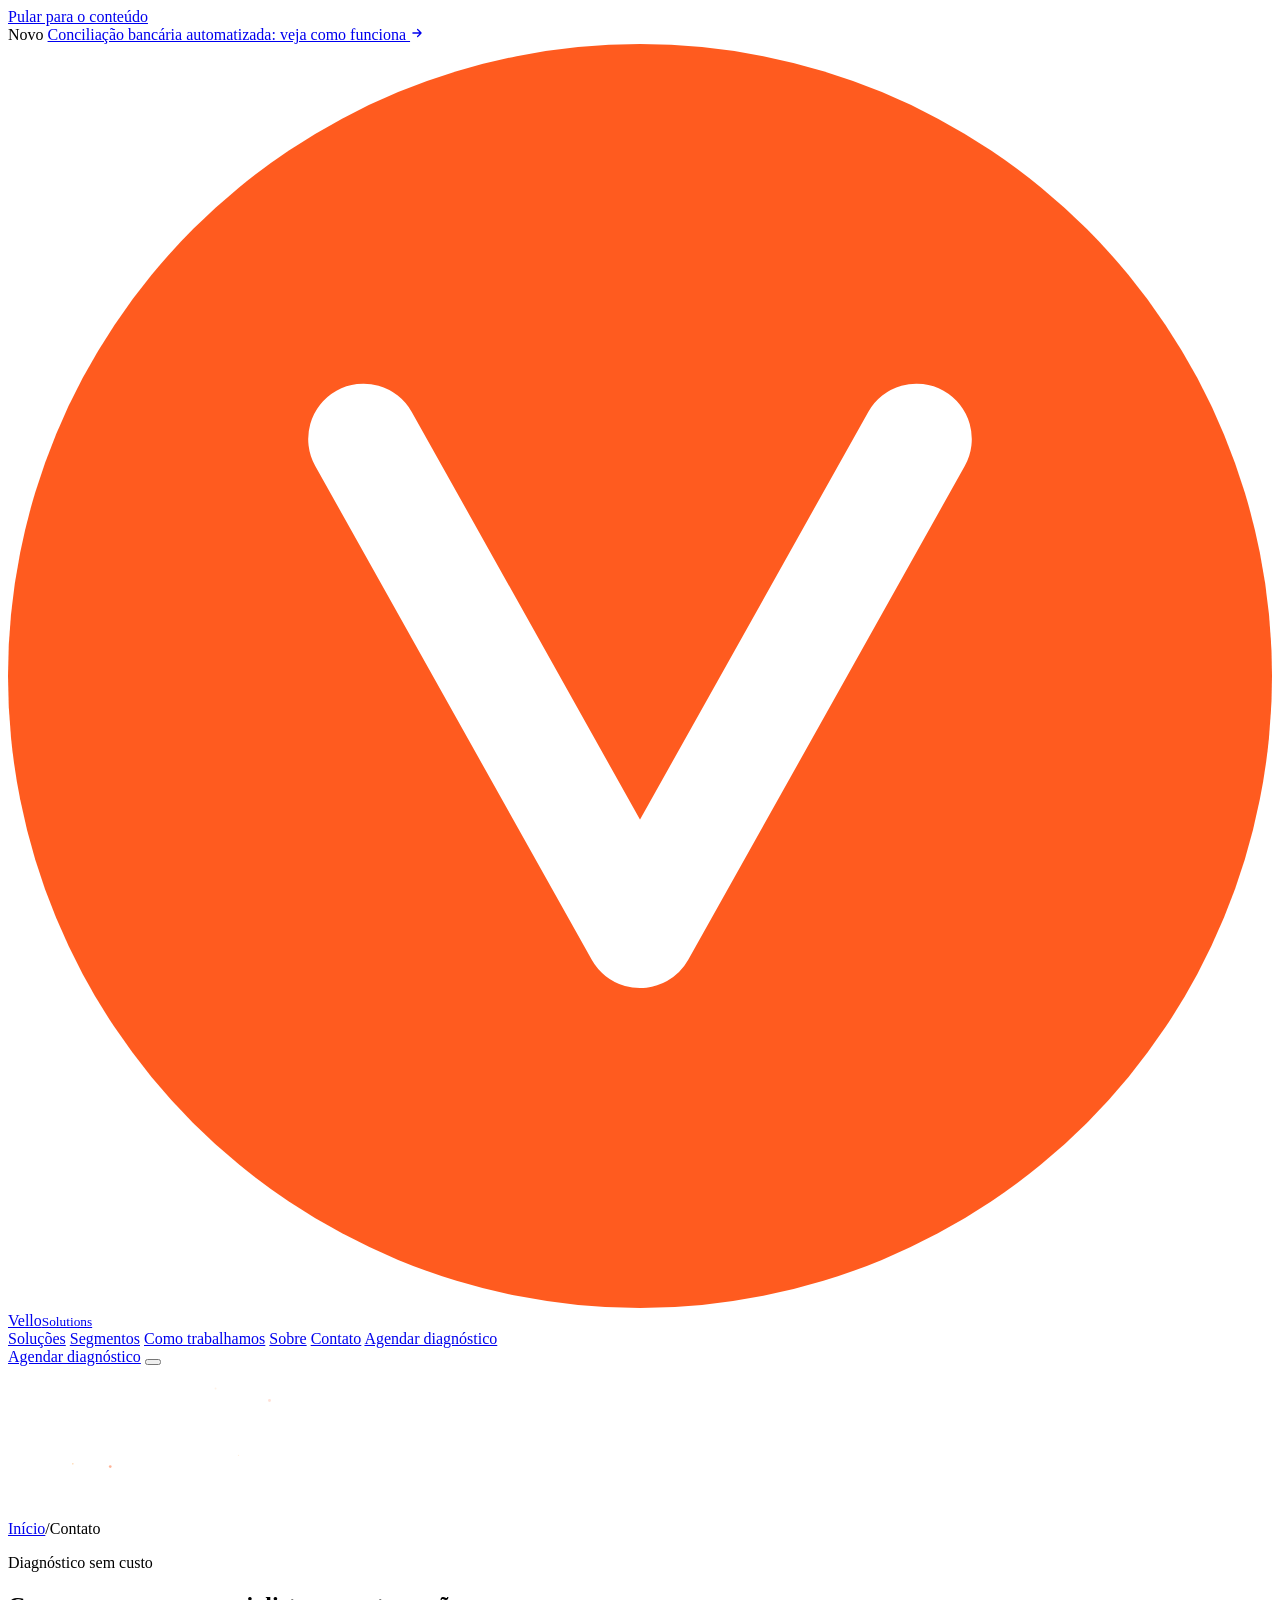
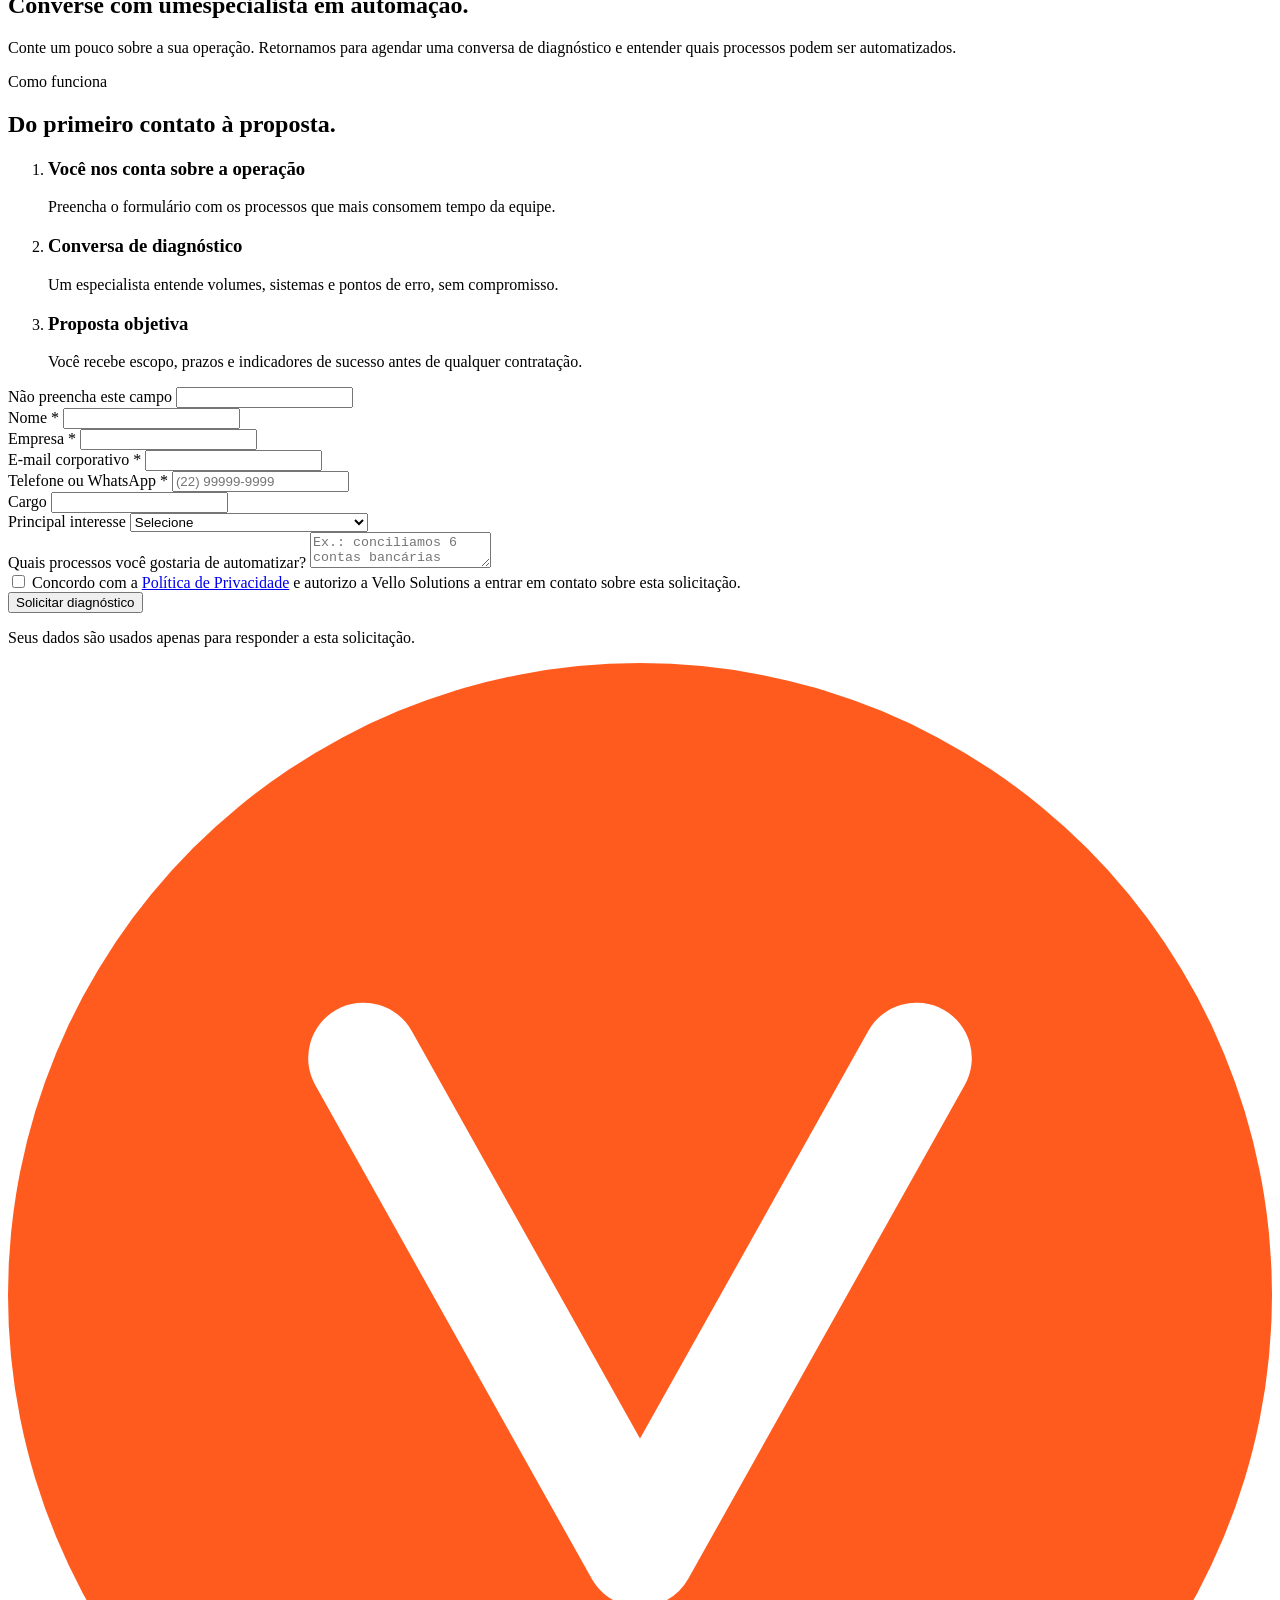
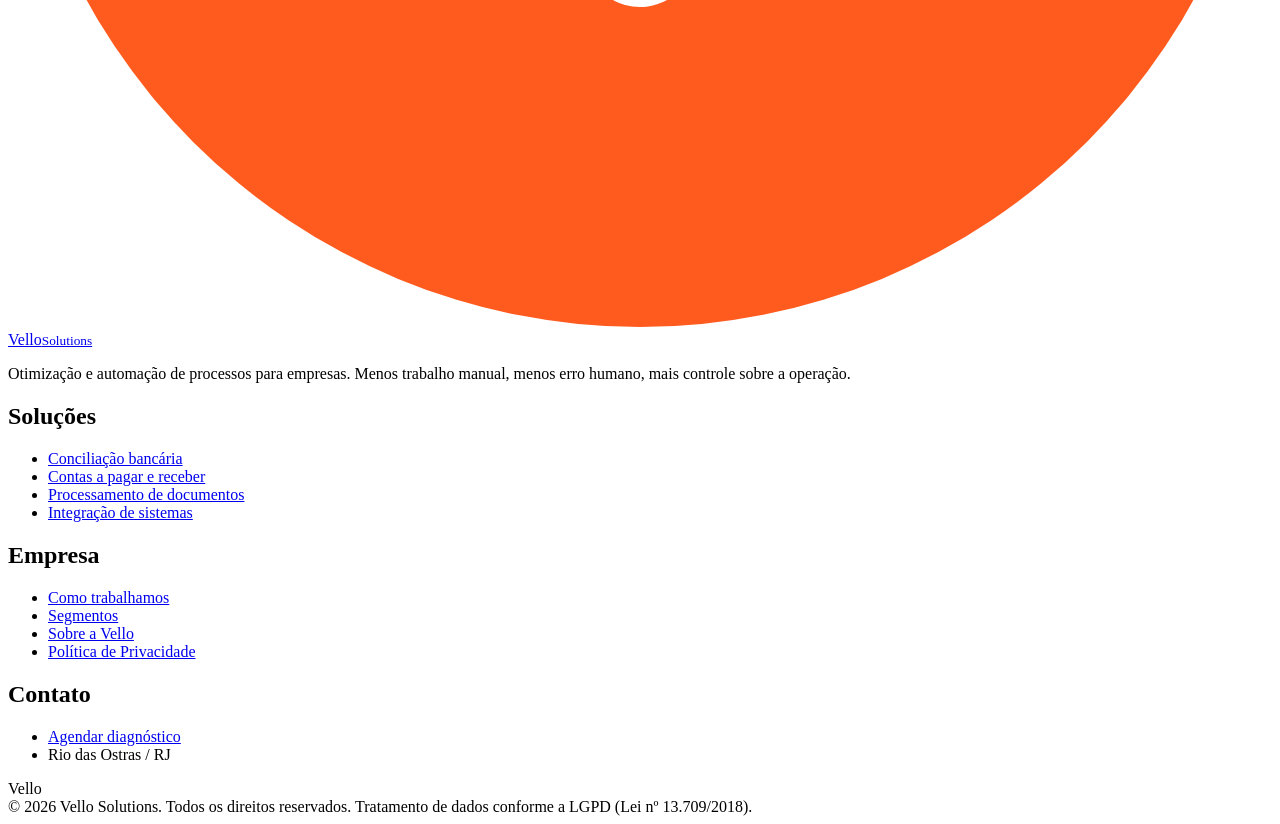
==== contato.html @ 26921c8f "Salva solicitações de diagnóstico no funil privado da VELLO" ====
<!DOCTYPE html>
<html lang="pt-BR">
<head>
<meta charset="UTF-8">
<meta name="viewport" content="width=device-width, initial-scale=1">
<meta http-equiv="Content-Security-Policy" content="default-src 'self'; script-src 'self' 'unsafe-inline'; style-src 'self' 'unsafe-inline' https://fonts.googleapis.com; font-src 'self' https://fonts.gstatic.com; img-src 'self' data:; connect-src 'self' https:; form-action 'self' https:; base-uri 'self'">
<meta name="referrer" content="strict-origin-when-cross-origin">
<title>Contato | Agende um diagnóstico de automação | Vello Solutions</title>
<meta name="description" content="Agende um diagnóstico sem custo com a Vello Solutions e descubra quais processos financeiros e administrativos da sua empresa podem ser otimizados e automatizados.">
<meta name="theme-color" content="#0d0e0c">
<link rel="canonical" href="https://vellosolutions.com.br/contato.html">
<link rel="icon" href="assets/vello-logo.svg" type="image/svg+xml">
<meta property="og:site_name" content="Vello Solutions">
<meta property="og:locale" content="pt_BR">
<meta property="og:type" content="website">
<meta property="og:title" content="Contato | Agende um diagnóstico de automação | Vello Solutions">
<meta property="og:description" content="Agende um diagnóstico sem custo com a Vello Solutions e descubra quais processos financeiros e administrativos da sua empresa podem ser otimizados e automatizados.">
<meta property="og:url" content="https://vellosolutions.com.br/contato.html">
<meta name="twitter:card" content="summary">
<link rel="preconnect" href="https://fonts.googleapis.com">
<link rel="preconnect" href="https://fonts.gstatic.com" crossorigin>
<link rel="stylesheet" href="https://fonts.googleapis.com/css2?family=Inter+Tight:wght@400;500;600;800&family=Inter:wght@400;500;600;800&family=JetBrains+Mono:wght@400;500&display=swap">
<link rel="stylesheet" href="css/styles.css">
<script>document.documentElement.classList.add("js")</script>
<script type="application/ld+json">{"@context": "https://schema.org", "@type": "ProfessionalService", "name": "Vello Solutions", "url": "https://vellosolutions.com.br/", "logo": "https://vellosolutions.com.br/assets/vello-logo.svg", "description": "Otimização e automação de processos empresariais: rotinas administrativas, financeiras e operacionais recorrentes, conciliação bancária, contas a pagar e receber e processamento de documentos, com menos erro humano.", "areaServed": {"@type": "Country", "name": "Brasil"}, "address": {"@type": "PostalAddress", "addressLocality": "Rio das Ostras", "addressRegion": "RJ", "addressCountry": "BR"}, "knowsAbout": ["Otimização de processos", "Automação de processos empresariais", "Conciliação bancária automatizada", "Automação financeira", "Contas a pagar e a receber", "RPA", "Processamento inteligente de documentos", "Integração de sistemas"]}</script>
</head><body>
<a class="skip-link" href="#main">Pular para o conteúdo</a>
<div class="utility-bar">
  <div class="container">
    <span class="mono">Novo</span>
    <a href="solucoes.html#conciliacao-bancaria">Conciliação bancária automatizada: veja como funciona <svg width="14" height="14" viewBox="0 0 24 24" fill="none" stroke="currentColor" stroke-width="2.2" stroke-linecap="round" stroke-linejoin="round" aria-hidden="true"><path d="M5 12h14M13 6l6 6-6 6"/></svg></a>
  </div>
</div>
<header class="site-header">
  <div class="container nav">
    <a class="brand" href="index.html" aria-label="Vello Solutions, página inicial">
      <svg class="brand-mark" viewBox="0 0 32 32" aria-hidden="true"><rect width="32" height="32" rx="16" fill="#ff5b1f"/><path d="M9 10l7 12.5L23 10" fill="none" stroke="#fff" stroke-width="2.8" stroke-linecap="round" stroke-linejoin="round"/></svg>
      <span class="brand-name">Vello<small>Solutions</small></span>
    </a>
    <nav aria-label="Navegação principal">
      <div class="nav-links" id="nav-links">
        <a href="solucoes.html">Soluções</a>
        <a href="segmentos.html">Segmentos</a>
        <a href="plataforma.html">Como trabalhamos</a>
        <a href="sobre.html">Sobre</a>
        <a href="contato.html" aria-current="page">Contato</a>
        <a class="btn btn-primary nav-links-cta" href="contato.html">Agendar diagnóstico</a>
      </div>
    </nav>
    <div class="nav-actions">
      <a class="btn btn-primary nav-cta" href="contato.html">Agendar diagnóstico</a>
      <button class="nav-toggle" type="button" aria-expanded="false" aria-controls="nav-links" aria-label="Abrir menu"><span></span></button>
    </div>
  </div>
</header>

<main id="main">
<section class="page-hero grain">
  <canvas class="atmos" data-mode="fire" aria-hidden="true"></canvas><div class="atmos-glow" aria-hidden="true"></div>
  <div class="container">
    <nav class="breadcrumb" aria-label="Você está em"><a href="index.html">Início</a><span aria-hidden="true">/</span><span>Contato</span></nav>
    <div data-reveal>
      <p class="eyebrow">Diagnóstico sem custo</p>
      <h1 class="display" data-split><span class="line"><span style="--i:0">Converse com um</span></span><span class="line"><span style="--i:1">especialista em automação.</span></span></h1>
      <p class="lead">Conte um pouco sobre a sua operação. Retornamos para agendar uma conversa de diagnóstico e entender quais processos podem ser automatizados.</p>
    </div>
    
  </div>
</section>
<section class="section">
  <div class="container split">
    <aside class="contact-aside" data-reveal>
      <div>
        <p class="eyebrow">Como funciona</p>
        <h2>Do primeiro contato à proposta.</h2>
      </div>
      <ol class="contact-steps">
        <li><div><h3>Você nos conta sobre a operação</h3><p>Preencha o formulário com os processos que mais consomem tempo da equipe.</p></div></li>
        <li><div><h3>Conversa de diagnóstico</h3><p>Um especialista entende volumes, sistemas e pontos de erro, sem compromisso.</p></div></li>
        <li><div><h3>Proposta objetiva</h3><p>Você recebe escopo, prazos e indicadores de sucesso antes de qualquer contratação.</p></div></li>
      </ol>
      <p class="muted" style="font-size:var(--fs-sm)"><a class="link-arrow" data-wa href="#" data-keep-text>Prefere WhatsApp? Fale direto conosco</a></p>
    </aside>

    <div class="form-shell" data-reveal>
      <form id="contact-form" class="form" novalidate>
        <div class="hp-field" aria-hidden="true">
          <label for="hp_check">Não preencha este campo</label>
          <input type="text" id="hp_check" name="hp_check" tabindex="-1" autocomplete="off">
        </div>
        <div class="form-row">
          <div class="field">
            <label class="field-label" for="f-nome">Nome <span class="req" aria-hidden="true">*</span></label>
            <input class="input" id="f-nome" name="nome" maxlength="120" type="text" autocomplete="name" required aria-describedby="err-nome">
            <span class="field-error" id="err-nome" aria-live="polite"></span>
          </div>
          <div class="field">
            <label class="field-label" for="f-empresa">Empresa <span class="req" aria-hidden="true">*</span></label>
            <input class="input" id="f-empresa" name="empresa" maxlength="160" type="text" autocomplete="organization" required aria-describedby="err-empresa">
            <span class="field-error" id="err-empresa" aria-live="polite"></span>
          </div>
        </div>
        <div class="form-row">
          <div class="field">
            <label class="field-label" for="f-email">E-mail corporativo <span class="req" aria-hidden="true">*</span></label>
            <input class="input" id="f-email" name="email" maxlength="254" type="email" autocomplete="email" required aria-describedby="err-email">
            <span class="field-error" id="err-email" aria-live="polite"></span>
          </div>
          <div class="field">
            <label class="field-label" for="f-telefone">Telefone ou WhatsApp <span class="req" aria-hidden="true">*</span></label>
            <input class="input" id="f-telefone" name="telefone" maxlength="30" type="tel" autocomplete="tel" inputmode="tel" placeholder="(22) 99999-9999" required aria-describedby="err-telefone">
            <span class="field-error" id="err-telefone" aria-live="polite"></span>
          </div>
        </div>
        <div class="form-row">
          <div class="field">
            <label class="field-label" for="f-cargo">Cargo</label>
            <input class="input" id="f-cargo" name="cargo" maxlength="120" type="text" autocomplete="organization-title">
          </div>
          <div class="field">
            <label class="field-label" for="f-interesse">Principal interesse</label>
            <select class="select" id="f-interesse" name="interesse">
              <option value="">Selecione</option>
                <option>Conciliação bancária</option>
                <option>Contas a pagar e a receber</option>
                <option>Processamento de documentos</option>
                <option>Fechamento e relatórios</option>
                <option>Rotinas administrativas</option>
                <option>Integração de sistemas</option>
                <option>Ainda não sei, quero um diagnóstico</option>
            </select>
          </div>
        </div>
        <div class="field">
          <label class="field-label" for="f-mensagem">Quais processos você gostaria de automatizar?</label>
          <textarea class="textarea" id="f-mensagem" name="mensagem" maxlength="5000" placeholder="Ex.: conciliamos 6 contas bancárias manualmente todos os dias no Excel."></textarea>
        </div>
        <div>
          <div class="check">
            <input type="checkbox" id="f-consent" name="consent" required aria-describedby="err-consent">
            <label for="f-consent">Concordo com a <a href="politica-de-privacidade.html">Política de Privacidade</a> e autorizo a Vello Solutions a entrar em contato sobre esta solicitação.</label>
          </div>
          <span class="field-error" id="err-consent" aria-live="polite"></span>
        </div>
        <button class="btn btn-primary btn-block" type="submit">Solicitar diagnóstico</button>
        <p class="form-note">Seus dados são usados apenas para responder a esta solicitação.</p>
      </form>

      <div id="form-success" class="form-result" hidden tabindex="-1">
        <div class="form-result-icon"><svg width="26" height="26" viewBox="0 0 24 24" fill="none" stroke="currentColor" stroke-width="1.6" stroke-linecap="round" stroke-linejoin="round" aria-hidden="true"><path d="M5 12.5l4.5 4.5L19 7.5"/></svg></div>
        <h2>Solicitação recebida.</h2>
        <p>Obrigado. Um especialista da Vello Solutions entrará em contato em breve para agendar o diagnóstico.</p>
      </div>

      <div id="form-fallback" class="form-result" hidden tabindex="-1">
        <div class="form-result-icon form-result-icon--info"><svg width="26" height="26" viewBox="0 0 24 24" fill="none" stroke="currentColor" stroke-width="1.6" stroke-linecap="round" stroke-linejoin="round" aria-hidden="true"><path d="M5 12h14M13 6l6 6-6 6"/></svg></div>
        <h2>Falta só um passo.</h2>
        <p>Para concluir, envie sua solicitação pelo canal abaixo. As informações que você preencheu já seguem na mensagem.</p>
        <a class="btn btn-primary" data-fallback-action href="#" hidden>Enviar</a>
      </div>
    </div>
  </div>
</section>
</main>
<footer class="site-footer">
  <div class="container">
    <div class="footer-grid">
      <div>
        <a class="brand footer-brand" href="index.html"><svg class="brand-mark" viewBox="0 0 32 32" aria-hidden="true"><rect width="32" height="32" rx="16" fill="#ff5b1f"/><path d="M9 10l7 12.5L23 10" fill="none" stroke="#fff" stroke-width="2.8" stroke-linecap="round" stroke-linejoin="round"/></svg><span class="brand-name">Vello<small>Solutions</small></span></a>
        <p class="footer-about">Otimização e automação de processos para empresas. Menos trabalho manual, menos erro humano, mais controle sobre a operação.</p>
      </div>
      <div class="footer-col">
        <h2>Soluções</h2>
        <ul>
          <li><a href="solucoes.html#conciliacao-bancaria">Conciliação bancária</a></li>
          <li><a href="solucoes.html#contas-a-pagar-e-receber">Contas a pagar e receber</a></li>
          <li><a href="solucoes.html#documentos">Processamento de documentos</a></li>
          <li><a href="solucoes.html#integracao-de-sistemas">Integração de sistemas</a></li>
        </ul>
      </div>
      <div class="footer-col">
        <h2>Empresa</h2>
        <ul>
          <li><a href="plataforma.html">Como trabalhamos</a></li>
          <li><a href="segmentos.html">Segmentos</a></li>
          <li><a href="sobre.html">Sobre a Vello</a></li>
          <li><a href="politica-de-privacidade.html">Política de Privacidade</a></li>
        </ul>
      </div>
      <div class="footer-col">
        <h2>Contato</h2>
        <ul>
          <li><a href="contato.html">Agendar diagnóstico</a></li>
          <li><a data-email href="#">E-mail</a></li>
          <li><a data-wa href="#" data-keep-text>WhatsApp</a></li>
          <li><a data-linkedin href="#">LinkedIn</a></li>
          <li>Rio das Ostras / RJ</li>
        </ul>
      </div>
    </div>
    <div class="footer-word" aria-hidden="true">Vello</div>
    <div class="footer-bottom">
      <span>© <span data-year>2026</span> Vello Solutions. Todos os direitos reservados.</span>
      <span>Tratamento de dados conforme a LGPD (Lei nº 13.709/2018).</span>
    </div>
  </div>
</footer>
<script src="js/main.js?v=leads-20261107" defer></script>
</body>
</html>
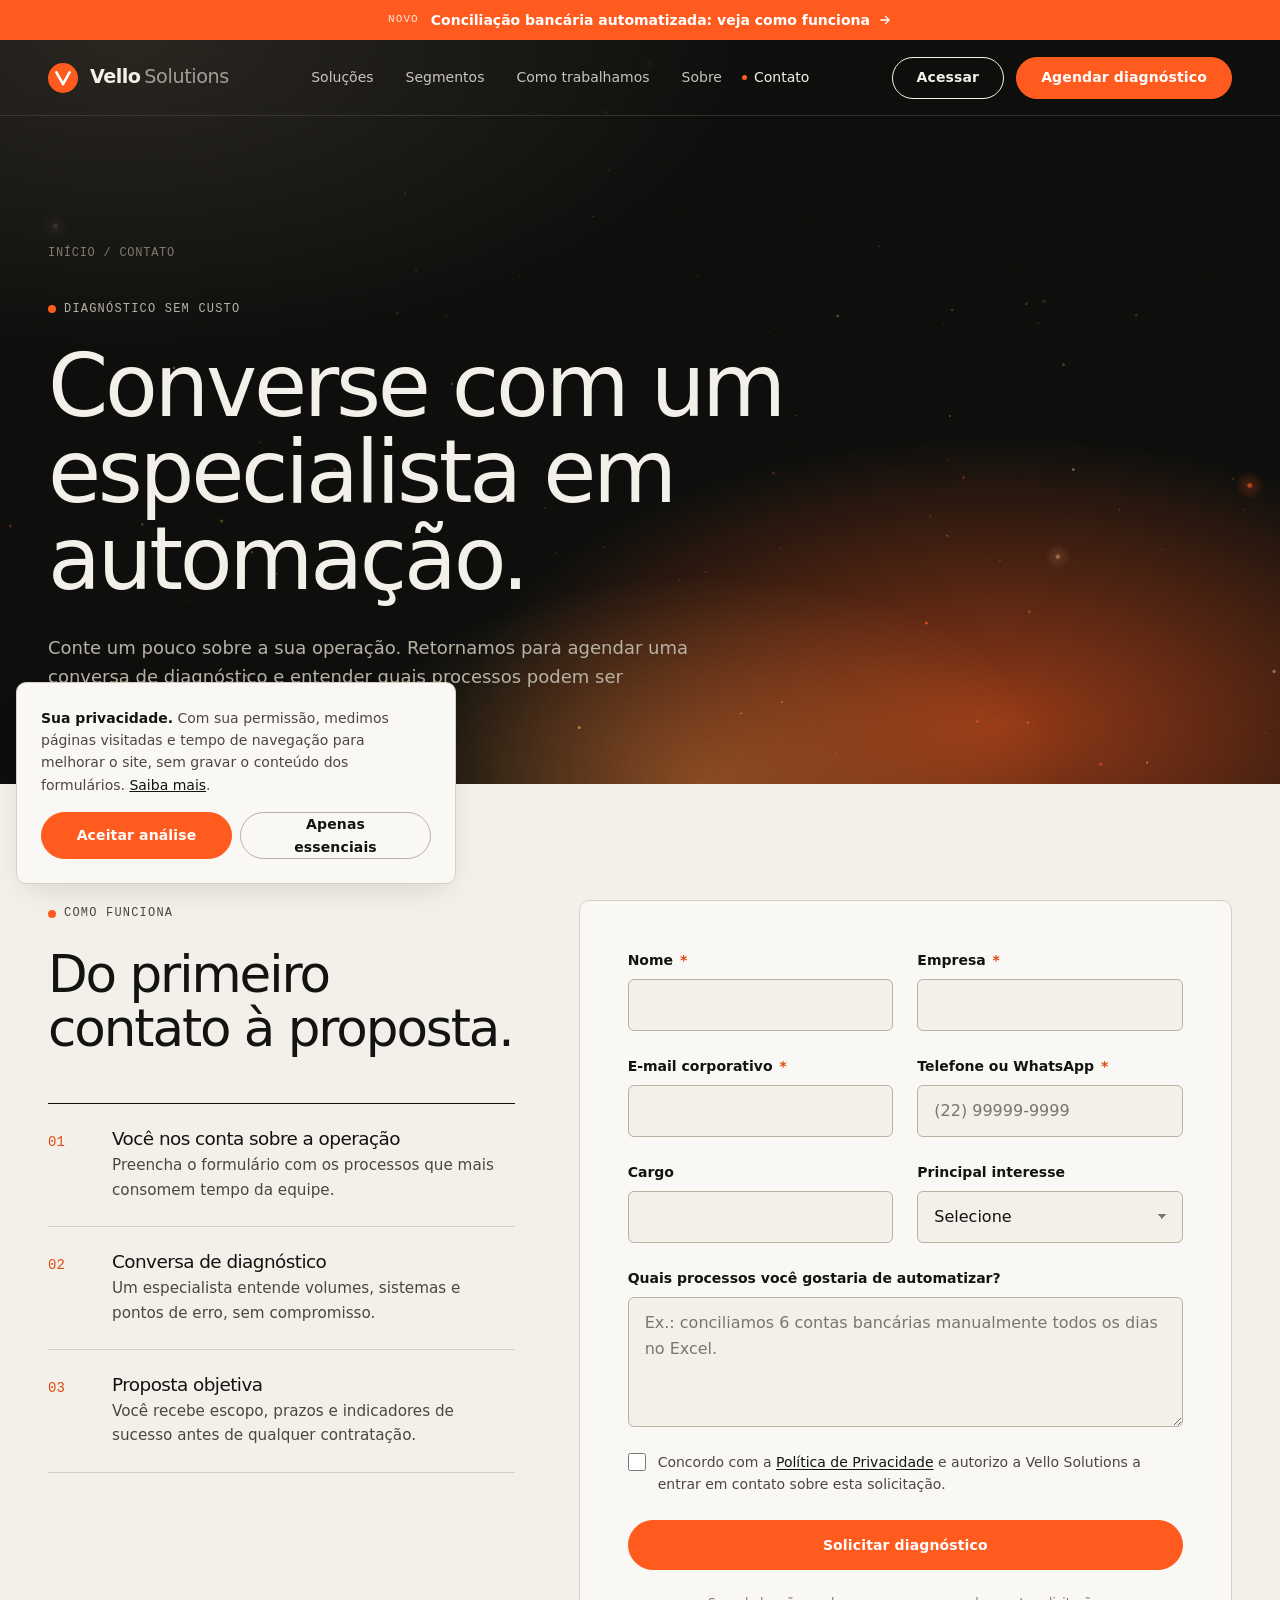
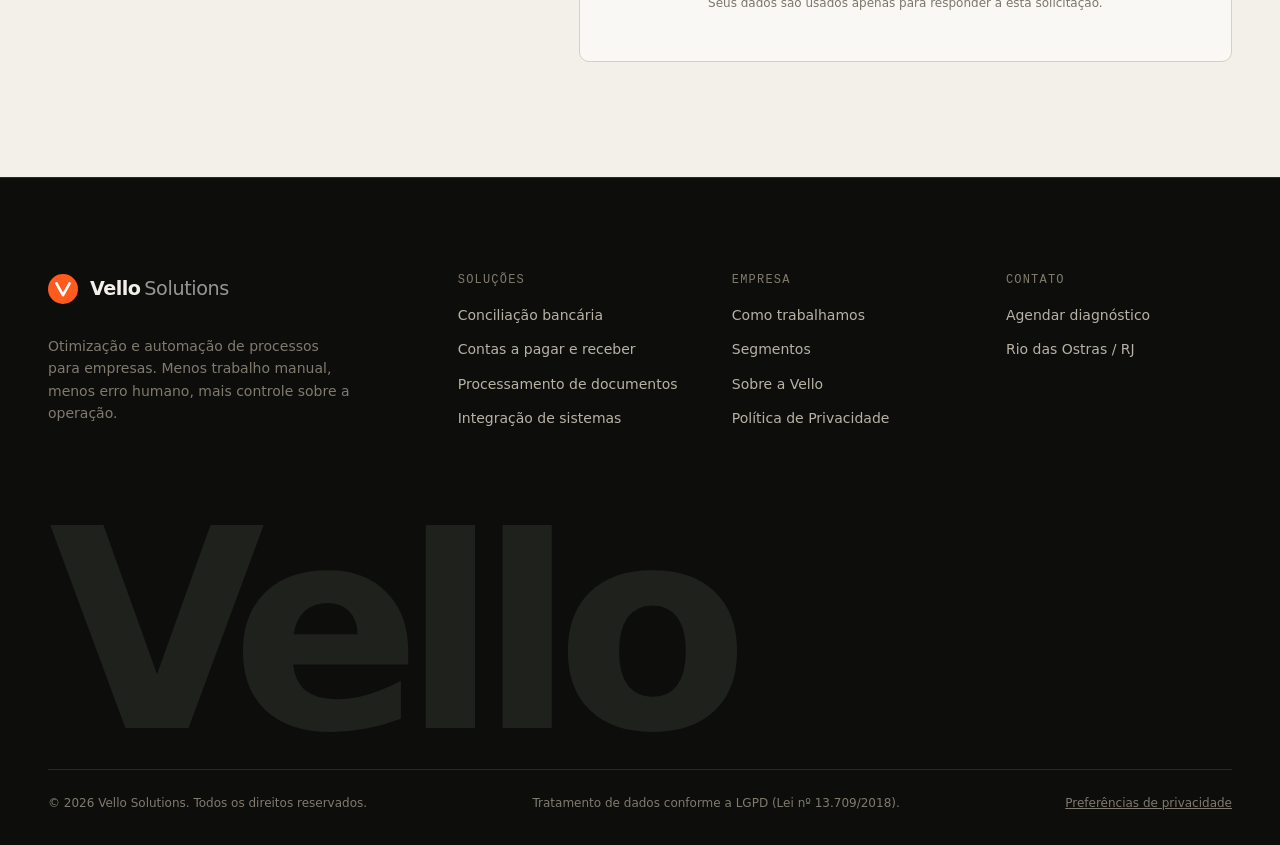
==== commit 11162e32: "Integra área interna e painel privado de movimentação ao site VELLO" ====
--- a/contato.html
+++ b/contato.html
@@ -20,7 +20,7 @@
 <link rel="preconnect" href="https://fonts.googleapis.com">
 <link rel="preconnect" href="https://fonts.gstatic.com" crossorigin>
 <link rel="stylesheet" href="https://fonts.googleapis.com/css2?family=Inter+Tight:wght@400;500;600;800&family=Inter:wght@400;500;600;800&family=JetBrains+Mono:wght@400;500&display=swap">
-<link rel="stylesheet" href="css/styles.css">
+<link rel="stylesheet" href="css/styles.css?v=analytics-20261107">
 <script>document.documentElement.classList.add("js")</script>
 <script type="application/ld+json">{"@context": "https://schema.org", "@type": "ProfessionalService", "name": "Vello Solutions", "url": "https://vellosolutions.com.br/", "logo": "https://vellosolutions.com.br/assets/vello-logo.svg", "description": "Otimização e automação de processos empresariais: rotinas administrativas, financeiras e operacionais recorrentes, conciliação bancária, contas a pagar e receber e processamento de documentos, com menos erro humano.", "areaServed": {"@type": "Country", "name": "Brasil"}, "address": {"@type": "PostalAddress", "addressLocality": "Rio das Ostras", "addressRegion": "RJ", "addressCountry": "BR"}, "knowsAbout": ["Otimização de processos", "Automação de processos empresariais", "Conciliação bancária automatizada", "Automação financeira", "Contas a pagar e a receber", "RPA", "Processamento inteligente de documentos", "Integração de sistemas"]}</script>
 </head><body>
@@ -48,6 +48,7 @@
       </div>
     </nav>
     <div class="nav-actions">
+      <a class="btn btn-secondary access-internal" href="/interno/">Acessar</a>
       <a class="btn btn-primary nav-cta" href="contato.html">Agendar diagnóstico</a>
       <button class="nav-toggle" type="button" aria-expanded="false" aria-controls="nav-links" aria-label="Abrir menu"><span></span></button>
     </div>
@@ -205,7 +206,7 @@
     </div>
   </div>
 </footer>
-<script src="js/main.js?v=leads-20261107" defer></script>
+<script src="js/main.js?v=analytics-20261107" defer></script>
 </body>
 </html>
 
--- a/css/styles.css
+++ b/css/styles.css
@@ -0,0 +1,712 @@
+/* ==========================================================================
+   Vello Solutions — Design System (v2, editorial)
+   Linha editorial: papel quente, tinta quase preta, acento laranja,
+   seções escuras atmosféricas com campo de partículas em canvas.
+   Único arquivo de estilos. Tokens em :root; depois base, layout,
+   componentes, seções e utilitários.
+   ========================================================================== */
+
+:root {
+  /* ---- Cores ---------------------------------------------------------- */
+  --paper: #f3f0ea;          /* fundo principal */
+  --paper-2: #ebe6dc;        /* superfície alternada */
+  --paper-3: #e1dbcf;
+  --card: #faf8f4;
+  --ink: #131311;            /* texto principal */
+  --ink-2: #4a4740;
+  --ink-3: #7b766b;
+  --line: #d6cfc2;
+  --line-strong: #b9b1a2;
+
+  --night: #0d0e0c;          /* seções escuras */
+  --night-2: #161714;
+  --night-3: #1f211d;
+  --on-night: #f3f0ea;
+  --on-night-2: #b8b2a5;
+  --on-night-3: #807a6e;
+  --line-night: rgba(243, 240, 234, 0.12);
+  --line-night-strong: rgba(243, 240, 234, 0.22);
+
+  --accent: #ff5b1f;         /* laranja Vello */
+  --accent-600: #e04a12;
+  --accent-200: #ffb48f;
+  --accent-050: #fde9df;
+  --signal: #3aa676;         /* conciliado / sucesso */
+  --warn: #e9a23b;           /* exceção */
+  --danger: #c8412f;
+
+  /* ---- Tipografia ----------------------------------------------------- */
+  --font-display: "Inter Tight", "Inter", system-ui, sans-serif;
+  --font-sans: "Inter", system-ui, -apple-system, "Segoe UI", Roboto, sans-serif;
+  --font-mono: "JetBrains Mono", ui-monospace, SFMono-Regular, Menlo, monospace;
+
+  --fw-regular: 400;
+  --fw-medium: 500;
+  --fw-semibold: 600;
+  --fw-bold: 800;
+
+  --fs-xs: 0.75rem;
+  --fs-sm: 0.875rem;
+  --fs-base: 1rem;
+  --fs-md: 1.125rem;
+  --fs-lg: 1.375rem;
+  --fs-xl: clamp(2rem, 1.3rem + 2.4vw, 3.25rem);
+  --fs-2xl: clamp(2.75rem, 1.4rem + 5vw, 6.25rem);
+  --fs-statement: clamp(1.75rem, 1.1rem + 2.4vw, 3.25rem);
+
+  --lh-tight: 1.0;
+  --lh-snug: 1.15;
+  --lh-body: 1.6;
+  --tracking-display: -0.038em;
+  --tracking-tight: -0.03em;
+  --tracking-label: 0.1em;
+
+  /* ---- Espaçamento (escala 4px) -------------------------------------- */
+  --space-1: 0.25rem;
+  --space-2: 0.5rem;
+  --space-3: 0.75rem;
+  --space-4: 1rem;
+  --space-5: 1.5rem;
+  --space-6: 2rem;
+  --space-7: 3rem;
+  --space-8: 4rem;
+  --space-9: 6rem;
+  --space-10: 8rem;
+  --section-y: clamp(var(--space-8), 9vw, 9rem);
+  --gutter: clamp(1.25rem, 4vw, 3rem);
+  --container: 1320px;
+
+  /* ---- Raios e sombras ------------------------------------------------ */
+  --r-xs: 2px;
+  --r-sm: 4px;
+  --r-md: 6px;
+  --r-lg: 10px;
+  --r-pill: 999px;
+  --shadow-md: 0 10px 30px -12px rgba(19, 19, 17, 0.18);
+  --shadow-lg: 0 30px 80px -30px rgba(0, 0, 0, 0.6);
+
+  /* ---- Movimento ------------------------------------------------------ */
+  --ease-out: cubic-bezier(0.16, 1, 0.3, 1);
+  --ease-in-out: cubic-bezier(0.65, 0, 0.35, 1);
+  --dur-fast: 180ms;
+  --dur-base: 360ms;
+  --dur-slow: 800ms;
+  --dur-reveal: 1100ms;
+  --stagger: 90ms;
+
+  --header-h: 76px;
+  --utility-h: 40px;
+}
+
+/* ==========================================================================
+   Base
+   ========================================================================== */
+*, *::before, *::after { box-sizing: border-box; }
+html { -webkit-text-size-adjust: 100%; scroll-behavior: smooth; scroll-padding-top: calc(var(--header-h) + var(--space-4)); }
+body {
+  margin: 0; font-family: var(--font-sans); font-size: var(--fs-base); font-weight: var(--fw-regular); line-height: var(--lh-body);
+  color: var(--ink); background: var(--paper); -webkit-font-smoothing: antialiased; text-rendering: optimizeLegibility; overflow-x: hidden;
+}
+img, svg, canvas { display: block; max-width: 100%; }
+[hidden] { display: none !important; }
+a { color: inherit; text-decoration: none; }
+button { font: inherit; color: inherit; }
+h1, h2, h3, h4 { margin: 0; font-family: var(--font-display); font-weight: var(--fw-medium); letter-spacing: var(--tracking-tight); line-height: var(--lh-snug); }
+p { margin: 0; }
+ul, ol { margin: 0; padding: 0; list-style: none; }
+::selection { background: var(--accent); color: #fff; }
+:focus-visible { outline: 2px solid var(--accent); outline-offset: 3px; border-radius: var(--r-xs); }
+
+.skip-link { position: absolute; left: var(--space-4); top: -100px; z-index: 300; background: var(--accent); color: #fff; padding: var(--space-2) var(--space-4); border-radius: var(--r-sm); }
+.skip-link:focus { top: var(--space-4); }
+
+/* Textura de grão (aplicada em seções escuras) */
+.grain::after {
+  content: ""; position: absolute; inset: 0; pointer-events: none; z-index: 1; opacity: 0.13; mix-blend-mode: overlay;
+  background-image: url("data:image/svg+xml,%3Csvg xmlns='http://www.w3.org/2000/svg' width='160' height='160'%3E%3Cfilter id='n'%3E%3CfeTurbulence type='fractalNoise' baseFrequency='.9' numOctaves='2' stitchTiles='stitch'/%3E%3C/filter%3E%3Crect width='100%25' height='100%25' filter='url(%23n)'/%3E%3C/svg%3E");
+}
+
+/* Transição entre páginas */
+@view-transition { navigation: auto; }
+::view-transition-old(root) { animation: vt-out 280ms var(--ease-in-out) both; }
+::view-transition-new(root) { animation: vt-in 700ms var(--ease-out) both; }
+@keyframes vt-out { to { opacity: 0; } }
+@keyframes vt-in { from { opacity: 0; transform: translateY(14px); } }
+
+/* ==========================================================================
+   Layout
+   ========================================================================== */
+.container { width: 100%; max-width: var(--container); margin: 0 auto; padding: 0 var(--gutter); }
+.container--narrow { max-width: 900px; }
+.section { padding: var(--section-y) 0; position: relative; }
+.section--alt { background: var(--paper-2); }
+.section--dark { background: var(--night); color: var(--on-night); }
+.section--tight { padding: var(--space-8) 0; }
+.section-rule { border-top: 1px solid var(--line); }
+
+.grid { display: grid; gap: var(--space-5); }
+.grid-2 { grid-template-columns: repeat(2, minmax(0, 1fr)); }
+.grid-3 { grid-template-columns: repeat(3, minmax(0, 1fr)); }
+.grid-4 { grid-template-columns: repeat(4, minmax(0, 1fr)); }
+.grid--ruled { gap: 0; border-top: 1px solid var(--line); }
+.grid--ruled > * { border-bottom: 1px solid var(--line); }
+.grid--ruled > * + * { border-left: 1px solid var(--line); }
+.section--dark .grid--ruled, .section--dark .grid--ruled > * { border-color: var(--line-night); }
+
+.split { display: grid; grid-template-columns: minmax(0, 5fr) minmax(0, 7fr); gap: var(--space-8); align-items: start; }
+.split--even { grid-template-columns: repeat(2, minmax(0, 1fr)); align-items: center; }
+
+@media (max-width: 1024px) {
+  .grid-4 { grid-template-columns: repeat(2, minmax(0, 1fr)); }
+  .grid-3 { grid-template-columns: repeat(2, minmax(0, 1fr)); }
+  .grid--ruled.grid-4 > :nth-child(3), .grid--ruled.grid-3 > :nth-child(3) { border-left: 0; }
+  .split, .split--even { grid-template-columns: 1fr; gap: var(--space-6); }
+}
+@media (max-width: 640px) {
+  .grid-2, .grid-3, .grid-4 { grid-template-columns: 1fr; }
+  .grid--ruled > * + * { border-left: 0; }
+}
+
+/* ==========================================================================
+   Tipografia
+   ========================================================================== */
+.eyebrow {
+  display: inline-flex; align-items: center; gap: var(--space-2); margin-bottom: var(--space-5);
+  font-family: var(--font-mono); font-size: var(--fs-xs); font-weight: var(--fw-medium); letter-spacing: var(--tracking-label); text-transform: uppercase; color: var(--ink-2);
+}
+.eyebrow::before { content: ""; width: 8px; height: 8px; background: var(--accent); border-radius: 50%; }
+.section--dark .eyebrow, .hero .eyebrow, .page-hero .eyebrow, .cta-band .eyebrow { color: var(--on-night-2); }
+
+.display { font-size: var(--fs-2xl); font-weight: var(--fw-medium); line-height: var(--lh-tight); letter-spacing: var(--tracking-display); }
+.h2 { font-size: var(--fs-xl); line-height: 1.05; letter-spacing: -0.04em; }
+.h3 { font-size: var(--fs-lg); }
+.lead { font-size: var(--fs-md); color: var(--ink-2); max-width: 58ch; }
+.section--dark .lead, .hero .lead, .page-hero .lead, .cta-band .lead { color: var(--on-night-2); }
+.muted { color: var(--ink-3); }
+.mono { font-family: var(--font-mono); }
+.accent-text { color: var(--accent); }
+.serif-i { font-family: "Instrument Serif", Georgia, serif; font-style: italic; font-weight: 400; letter-spacing: -0.02em; }
+
+.section-head { max-width: 820px; margin-bottom: var(--space-8); }
+.section-head .lead { margin-top: var(--space-5); }
+.section-head--row { max-width: none; display: flex; justify-content: space-between; align-items: end; gap: var(--space-6); flex-wrap: wrap; }
+.section-head--row > div { max-width: 760px; }
+
+/* ==========================================================================
+   Botões e links
+   ========================================================================== */
+.btn {
+  --btn-bg: var(--ink); --btn-fg: var(--paper); --btn-bd: var(--ink);
+  position: relative; display: inline-flex; align-items: center; justify-content: center; gap: var(--space-3);
+  min-height: 50px; padding: 0 var(--space-5); font-size: var(--fs-sm); font-weight: var(--fw-semibold); letter-spacing: 0.01em;
+  color: var(--btn-fg); background: var(--btn-bg); border: 1px solid var(--btn-bd); border-radius: var(--r-pill);
+  cursor: pointer; overflow: hidden; isolation: isolate;
+  transition: color var(--dur-base) var(--ease-out), border-color var(--dur-base) var(--ease-out), transform var(--dur-fast) var(--ease-out);
+}
+/* preenchimento que sobe no hover */
+.btn::before { content: ""; position: absolute; inset: 0; z-index: -1; background: var(--btn-fill, var(--accent)); transform: translateY(101%); border-radius: inherit; transition: transform var(--dur-base) var(--ease-out); }
+.btn:hover::before { transform: none; }
+.btn:hover { --btn-bd: var(--btn-fill, var(--accent)); color: var(--btn-fg-hover, #fff); }
+.btn .btn-arrow { transition: transform var(--dur-base) var(--ease-out); }
+.btn:hover .btn-arrow { transform: translateX(4px); }
+.btn:active { transform: translateY(1px); }
+.btn-primary { --btn-bg: var(--accent); --btn-bd: var(--accent); --btn-fg: #fff; --btn-fill: var(--ink); }
+.section--dark .btn-primary, .hero .btn-primary, .page-hero .btn-primary, .cta-band .btn-primary { --btn-fill: var(--paper); --btn-fg-hover: var(--ink); }
+.btn-secondary { --btn-bg: transparent; --btn-fg: var(--ink); --btn-bd: var(--line-strong); --btn-fill: var(--ink); --btn-fg-hover: var(--paper); }
+.btn-ghost-dark { --btn-bg: transparent; --btn-fg: var(--on-night); --btn-bd: var(--line-night-strong); --btn-fill: var(--paper); --btn-fg-hover: var(--ink); }
+.btn-block { width: 100%; }
+
+.link-arrow {
+  display: inline-flex; align-items: center; gap: var(--space-2); font-size: var(--fs-sm); font-weight: var(--fw-semibold); color: var(--ink);
+  background-image: linear-gradient(currentColor, currentColor); background-size: 0% 1px; background-position: 0 100%; background-repeat: no-repeat; padding-bottom: 2px;
+  transition: background-size var(--dur-base) var(--ease-out), color var(--dur-fast);
+}
+.link-arrow:hover { background-size: 100% 1px; color: var(--accent-600); }
+.link-arrow svg { transition: transform var(--dur-base) var(--ease-out); }
+.link-arrow:hover svg { transform: translateX(4px); }
+.section--dark .link-arrow { color: var(--on-night); }
+.section--dark .link-arrow:hover { color: var(--accent-200); }
+
+/* ==========================================================================
+   Barra de aviso + header
+   ========================================================================== */
+.utility-bar { position: relative; z-index: 101; height: var(--utility-h); background: var(--accent); color: #fff; font-size: var(--fs-sm); }
+.utility-bar .container { height: 100%; display: flex; align-items: center; justify-content: center; gap: var(--space-3); }
+.utility-bar .mono { font-size: 11px; letter-spacing: var(--tracking-label); text-transform: uppercase; opacity: 0.85; }
+.utility-bar a { font-weight: var(--fw-semibold); display: inline-flex; align-items: center; gap: var(--space-2); }
+.utility-bar a:hover { text-decoration: underline; text-underline-offset: 3px; }
+@media (max-width: 640px) { .utility-bar .mono { display: none; } .utility-bar { font-size: var(--fs-xs); } }
+
+.site-header {
+  position: absolute; top: var(--utility-h); left: 0; right: 0; z-index: 100; height: var(--header-h); color: var(--on-night);
+  transition: background-color var(--dur-base) var(--ease-out), color var(--dur-base) var(--ease-out), transform var(--dur-base) var(--ease-out), border-color var(--dur-base);
+  border-bottom: 1px solid var(--line-night);
+}
+.site-header.is-fixed { position: fixed; top: 0; }
+.site-header.is-scrolled { background: rgba(243, 240, 234, 0.92); color: var(--ink); border-bottom-color: var(--line); -webkit-backdrop-filter: blur(14px) saturate(140%); backdrop-filter: blur(14px) saturate(140%); }
+.site-header.is-hidden { transform: translateY(-100%); }
+.nav { height: 100%; display: flex; align-items: center; justify-content: space-between; gap: var(--space-6); }
+.brand { display: inline-flex; align-items: center; gap: var(--space-3); font-family: var(--font-display); font-weight: var(--fw-semibold); font-size: 1.2rem; letter-spacing: -0.03em; }
+.brand-mark { width: 30px; height: 30px; flex: none; }
+.brand-name small { font-family: var(--font-sans); font-weight: var(--fw-regular); font-size: 1.2rem; opacity: 0.6; margin-left: 4px; letter-spacing: -0.02em; }
+.nav-links { display: flex; align-items: center; gap: var(--space-2); }
+.nav-links a { position: relative; padding: var(--space-2) var(--space-3); font-size: var(--fs-sm); font-weight: var(--fw-medium); opacity: 0.8; transition: opacity var(--dur-fast); }
+.nav-links a:hover, .nav-links a[aria-current="page"] { opacity: 1; }
+.nav-links a[aria-current="page"]::before { content: ""; position: absolute; left: 0; top: 50%; width: 5px; height: 5px; margin-top: -2.5px; border-radius: 50%; background: var(--accent); }
+.nav-actions { display: flex; align-items: center; gap: var(--space-3); }
+.nav-cta { min-height: 42px; }
+.site-header:not(.is-scrolled) .nav-cta { --btn-fill: var(--paper); --btn-fg-hover: var(--ink); }
+.nav-toggle { display: none; background: none; border: 1px solid currentColor; border-radius: var(--r-pill); width: 46px; height: 42px; align-items: center; justify-content: center; cursor: pointer; opacity: 0.85; }
+.nav-toggle span, .nav-toggle span::before, .nav-toggle span::after { display: block; width: 16px; height: 1.5px; background: currentColor; position: relative; transition: transform var(--dur-base) var(--ease-out), background-color var(--dur-fast); }
+.nav-toggle span::before, .nav-toggle span::after { content: ""; position: absolute; left: 0; }
+.nav-toggle span::before { top: -5px; }
+.nav-toggle span::after { top: 5px; }
+.nav-open .nav-toggle span { background: transparent; }
+.nav-open .nav-toggle span::before { transform: translateY(5px) rotate(45deg); }
+.nav-open .nav-toggle span::after { transform: translateY(-5px) rotate(-45deg); }
+
+@media (max-width: 960px) {
+  .nav-toggle { display: inline-flex; }
+  .nav-cta { display: none; }
+  .nav-links {
+    position: fixed; inset: var(--header-h) 0 auto 0; flex-direction: column; align-items: stretch; gap: 0;
+    padding: var(--space-4) var(--gutter) var(--space-6); background: var(--paper); color: var(--ink); border-bottom: 1px solid var(--line); box-shadow: var(--shadow-md);
+    opacity: 0; visibility: hidden; transform: translateY(-8px);
+    transition: opacity var(--dur-base) var(--ease-out), transform var(--dur-base) var(--ease-out), visibility 0s linear var(--dur-base);
+  }
+  .site-header:not(.is-fixed) .nav-links { top: calc(var(--header-h) + var(--utility-h)); }
+  .nav-links a { padding: var(--space-4) 0; font-family: var(--font-display); font-size: 1.5rem; letter-spacing: -0.02em; border-bottom: 1px solid var(--line); opacity: 1; }
+  .nav-links a[aria-current="page"]::before { display: none; }
+  .nav-links a[aria-current="page"] { color: var(--accent-600); }
+  .nav-links .nav-links-cta { display: flex; margin-top: var(--space-5); border: 1px solid var(--accent); color: #fff; font-family: var(--font-sans); font-size: var(--fs-sm); }
+  .nav-open .nav-links { opacity: 1; visibility: visible; transform: none; transition-delay: 0s; }
+  .nav-open .site-header { background: var(--paper); color: var(--ink); border-bottom-color: var(--line); }
+}
+@media (min-width: 961px) { .nav-links .nav-links-cta { display: none; } }
+
+/* ==========================================================================
+   Campo atmosférico (canvas) — hero, page-hero e CTA
+   ========================================================================== */
+.atmos { position: absolute; inset: 0; z-index: 0; width: 100%; height: 100%; }
+.atmos-glow {
+  position: absolute; inset: 0; z-index: 0; pointer-events: none;
+  background:
+    radial-gradient(60% 55% at 78% 92%, rgba(255, 91, 31, 0.55), transparent 70%),
+    radial-gradient(40% 40% at 55% 100%, rgba(255, 166, 77, 0.35), transparent 70%),
+    radial-gradient(70% 60% at 10% 0%, rgba(58, 52, 44, 0.6), transparent 70%);
+  animation: glow-drift 14s var(--ease-in-out) infinite alternate;
+}
+.atmos-glow--forest {
+  background:
+    radial-gradient(55% 60% at 85% 100%, rgba(58, 166, 118, 0.38), transparent 70%),
+    radial-gradient(45% 50% at 15% 100%, rgba(255, 91, 31, 0.22), transparent 70%);
+}
+@keyframes glow-drift { from { transform: translate3d(0, 0, 0) scale(1); } to { transform: translate3d(-3%, -2%, 0) scale(1.08); } }
+
+/* ==========================================================================
+   Hero (home)
+   ========================================================================== */
+.hero {
+  position: relative; overflow: hidden; isolation: isolate; background: var(--night); color: var(--on-night);
+  min-height: calc(100svh - var(--utility-h)); display: flex; flex-direction: column; justify-content: flex-end;
+  padding: calc(var(--header-h) + var(--space-9)) 0 var(--space-8);
+}
+.hero > .container { position: relative; z-index: 2; }
+.hero h1 { max-width: none; font-size: clamp(2.6rem, 1.2rem + 4.4vw, 5.5rem); }
+.hero h1 .line { display: block; overflow: hidden; padding-bottom: 0.08em; margin-bottom: -0.08em; }
+.hero h1 .line > span { display: inline-block; }
+.hero-bottom { display: grid; grid-template-columns: minmax(0, 1fr) minmax(0, 1fr); gap: var(--space-8); align-items: end; margin-top: var(--space-8); padding-top: var(--space-6); border-top: 1px solid var(--line-night-strong); }
+.hero-ctas { display: flex; flex-wrap: wrap; gap: var(--space-3); justify-content: flex-end; }
+.hero-scroll { position: absolute; z-index: 2; right: var(--gutter); top: calc(var(--header-h) + var(--utility-h) + var(--space-7)); writing-mode: vertical-rl; font-family: var(--font-mono); font-size: 11px; letter-spacing: 0.2em; text-transform: uppercase; color: var(--on-night-3); display: flex; align-items: center; gap: var(--space-3); }
+.hero-scroll::after { content: ""; width: 1px; height: 64px; background: linear-gradient(var(--on-night-3), transparent); animation: scroll-cue 2.4s var(--ease-in-out) infinite; transform-origin: top; }
+@keyframes scroll-cue { 0% { transform: scaleY(0); } 50% { transform: scaleY(1); transform-origin: top; } 51% { transform-origin: bottom; } 100% { transform: scaleY(0); transform-origin: bottom; } }
+@media (max-width: 900px) {
+  .hero-bottom { grid-template-columns: 1fr; gap: var(--space-6); }
+  .hero-ctas { justify-content: flex-start; }
+  .hero-scroll { display: none; }
+}
+
+/* ==========================================================================
+   Perspectiva (editorial)
+   ========================================================================== */
+.perspective { display: grid; grid-template-columns: minmax(0, 7fr) minmax(0, 5fr); gap: var(--space-8); align-items: end; }
+.perspective h2 { font-size: var(--fs-xl); line-height: 1.04; letter-spacing: -0.045em; }
+.perspective-body { display: grid; gap: var(--space-5); color: var(--ink-2); font-size: var(--fs-md); }
+@media (max-width: 1024px) { .perspective { grid-template-columns: 1fr; gap: var(--space-6); } }
+
+/* ==========================================================================
+   Verificação: console de conciliação + trilha de auditoria
+   ========================================================================== */
+.proof { display: grid; grid-template-columns: minmax(0, 7fr) minmax(0, 5fr); gap: var(--space-5); align-items: stretch; }
+@media (max-width: 1024px) { .proof { grid-template-columns: 1fr; } }
+
+.console {
+  position: relative; background: var(--night-2); border: 1px solid var(--line-night-strong); border-radius: var(--r-lg);
+  font-size: var(--fs-sm); overflow: hidden; color: var(--on-night);
+}
+.console-bar, .audit-bar { display: flex; align-items: center; justify-content: space-between; gap: var(--space-3); padding: var(--space-3) var(--space-4); border-bottom: 1px solid var(--line-night); font-family: var(--font-mono); font-size: 11px; letter-spacing: 0.06em; text-transform: uppercase; color: var(--on-night-3); }
+.console-title { display: flex; align-items: center; gap: var(--space-2); }
+.console-dot { width: 7px; height: 7px; border-radius: 50%; background: var(--accent); animation: pulse 2s var(--ease-out) infinite; }
+@keyframes pulse { 0% { box-shadow: 0 0 0 0 rgba(255, 91, 31, 0.55); } 70% { box-shadow: 0 0 0 8px rgba(255, 91, 31, 0); } 100% { box-shadow: 0 0 0 0 rgba(255, 91, 31, 0); } }
+.console-chip { border: 1px solid var(--line-night); border-radius: var(--r-pill); padding: 2px 10px; }
+.console-head, .console-row { display: grid; grid-template-columns: 0.8fr 2fr 1.1fr 1.25fr; gap: var(--space-3); align-items: center; padding: 0 var(--space-4); }
+.console-head { height: 36px; font-family: var(--font-mono); font-size: 10.5px; letter-spacing: 0.08em; text-transform: uppercase; color: var(--on-night-3); border-bottom: 1px solid var(--line-night); }
+.console-head span:nth-child(3) { text-align: right; }
+.console-row { height: 48px; border-bottom: 1px solid var(--line-night); position: relative; }
+.console-row .num { font-family: var(--font-mono); font-variant-numeric: tabular-nums; text-align: right; }
+.console-row .desc { color: var(--on-night-2); white-space: nowrap; overflow: hidden; text-overflow: ellipsis; }
+.console-row::before { content: ""; position: absolute; inset: 0; background: linear-gradient(90deg, transparent, rgba(255, 91, 31, 0.14), transparent); transform: translateX(-100%); opacity: 0; }
+.console-row.is-scanning::before { animation: scan 900ms var(--ease-in-out); }
+@keyframes scan { 0% { transform: translateX(-100%); opacity: 1; } 100% { transform: translateX(100%); opacity: 1; } }
+.status { display: inline-flex; align-items: center; gap: 6px; justify-self: start; font-size: 11.5px; font-weight: var(--fw-medium); padding: 3px 10px; border-radius: var(--r-pill); border: 1px solid transparent; transition: all var(--dur-base) var(--ease-out); white-space: nowrap; }
+.status::before { content: ""; width: 6px; height: 6px; border-radius: 50%; background: currentColor; }
+.status--pending { color: var(--on-night-3); border-color: var(--line-night); }
+.status--ok { color: #6fd3a5; background: rgba(58, 166, 118, 0.14); border-color: rgba(58, 166, 118, 0.35); }
+.status--warn { color: #f4c06f; background: rgba(233, 162, 59, 0.14); border-color: rgba(233, 162, 59, 0.38); }
+.console-foot { display: grid; grid-template-columns: repeat(3, 1fr); margin: 0; }
+.console-stat { padding: var(--space-4); border-right: 1px solid var(--line-night); }
+.console-stat:last-child { border-right: 0; }
+.console-stat dt { font-family: var(--font-mono); font-size: 10.5px; letter-spacing: 0.08em; text-transform: uppercase; color: var(--on-night-3); }
+.console-stat dd { margin: var(--space-1) 0 0; font-family: var(--font-display); font-size: 1.75rem; font-weight: var(--fw-medium); font-variant-numeric: tabular-nums; letter-spacing: -0.03em; }
+.console-progress { height: 2px; background: var(--line-night); }
+.console-progress > i { display: block; height: 100%; width: 0; background: var(--accent); transition: width var(--dur-slow) var(--ease-out); }
+@media (max-width: 560px) {
+  .console-head, .console-row { grid-template-columns: 0.8fr 1.2fr 1.3fr; }
+  .console-head span:nth-child(2), .console-row .desc { display: none; }
+}
+
+.audit { background: var(--night-2); color: var(--on-night); border: 1px solid var(--line-night-strong); border-radius: var(--r-lg); overflow: hidden; font-family: var(--font-mono); font-size: 12.5px; line-height: 1.7; display: flex; flex-direction: column; }
+.audit-body { padding: var(--space-4); flex: 1; min-height: 300px; }
+.audit-line { display: grid; grid-template-columns: 64px 70px 1fr; gap: var(--space-3); opacity: 0; transform: translateY(6px); transition: opacity var(--dur-base) var(--ease-out), transform var(--dur-base) var(--ease-out); }
+.audit-line.is-in { opacity: 1; transform: none; }
+.audit-line time { color: var(--on-night-3); }
+.audit-line .tag { font-weight: var(--fw-medium); }
+.tag--ok { color: #6fd3a5; } .tag--info { color: var(--accent-200); } .tag--warn { color: #f4c06f; } .tag--human { color: #e8ddc9; }
+.audit-line span:last-child { color: var(--on-night-2); }
+.audit-cursor { display: inline-block; width: 7px; height: 14px; background: var(--accent); vertical-align: -2px; animation: blink 1s steps(1) infinite; }
+@keyframes blink { 50% { opacity: 0; } }
+@media (max-width: 520px) { .audit-line { grid-template-columns: 64px 1fr; } .audit-line time { display: none; } }
+
+.proof-notes { display: grid; grid-template-columns: repeat(4, minmax(0, 1fr)); gap: var(--space-6); margin-top: var(--space-8); padding-top: var(--space-6); border-top: 1px solid var(--line-night); }
+.proof-notes h3 { font-size: var(--fs-md); margin-bottom: var(--space-2); }
+.proof-notes p { color: var(--on-night-2); font-size: 0.95rem; }
+@media (max-width: 900px) { .proof-notes { grid-template-columns: 1fr 1fr; } }
+@media (max-width: 560px) { .proof-notes { grid-template-columns: 1fr; } }
+
+/* ==========================================================================
+   Lista editorial de soluções
+   ========================================================================== */
+.sol-list { border-top: 1px solid var(--ink); }
+.sol-row {
+  position: relative; display: grid; grid-template-columns: 80px minmax(0, 5fr) minmax(0, 6fr) 48px; gap: var(--space-5); align-items: center;
+  padding: var(--space-6) 0; border-bottom: 1px solid var(--line); isolation: isolate;
+}
+.sol-row::before { content: ""; position: absolute; inset: 0 calc(var(--gutter) * -1); z-index: -1; background: var(--paper-2); transform: scaleY(0); transform-origin: bottom; transition: transform var(--dur-base) var(--ease-out); }
+.sol-row:hover::before { transform: none; }
+.sol-num { font-family: var(--font-mono); font-size: var(--fs-sm); color: var(--ink-3); }
+.sol-row h3 { font-size: clamp(1.4rem, 1rem + 1.4vw, 2.25rem); letter-spacing: -0.035em; transition: transform var(--dur-base) var(--ease-out), color var(--dur-base); }
+.sol-row:hover h3 { transform: translateX(8px); color: var(--accent-600); }
+.sol-row p { color: var(--ink-2); }
+.sol-go { width: 48px; height: 48px; border-radius: 50%; border: 1px solid var(--line-strong); display: grid; place-items: center; transition: background-color var(--dur-base) var(--ease-out), border-color var(--dur-base), color var(--dur-base), transform var(--dur-base) var(--ease-out); }
+.sol-row:hover .sol-go { background: var(--accent); border-color: var(--accent); color: #fff; transform: rotate(-45deg); }
+.sol-row a::after { content: ""; position: absolute; inset: 0; }
+@media (max-width: 760px) {
+  .sol-row { grid-template-columns: 40px 1fr 40px; gap: var(--space-3) var(--space-4); }
+  .sol-row p { grid-column: 2 / 3; grid-row: 2; }
+  .sol-go { width: 40px; height: 40px; grid-row: 1; grid-column: 3; }
+}
+
+/* ==========================================================================
+   Frase de destaque
+   ========================================================================== */
+.quote-band { background: var(--accent); color: #fff; padding: var(--section-y) 0; position: relative; overflow: hidden; }
+.quote-band blockquote { margin: 0; font-family: var(--font-display); font-size: var(--fs-statement); line-height: 1.12; letter-spacing: -0.035em; font-weight: var(--fw-medium); max-width: 24ch; }
+.quote-band figure { margin: 0; }
+.quote-band blockquote .dim { color: var(--night); }
+.quote-band figcaption { margin-top: var(--space-6); font-family: var(--font-mono); font-size: var(--fs-xs); letter-spacing: var(--tracking-label); text-transform: uppercase; color: rgba(255, 255, 255, 0.8); }
+.quote-mark { position: absolute; right: var(--gutter); top: 50%; transform: translateY(-50%); font-family: var(--font-display); font-size: clamp(12rem, 30vw, 28rem); line-height: 0.7; color: rgba(255, 255, 255, 0.12); pointer-events: none; }
+
+/* ==========================================================================
+   Cartões
+   ========================================================================== */
+.card {
+  position: relative; background: var(--card); border: 1px solid var(--line); border-radius: var(--r-lg); padding: var(--space-6);
+  display: flex; flex-direction: column; gap: var(--space-3);
+  transition: border-color var(--dur-base) var(--ease-out), box-shadow var(--dur-base) var(--ease-out), transform var(--dur-base) var(--ease-out);
+}
+.card:hover { border-color: var(--line-strong); box-shadow: var(--shadow-md); transform: translateY(-3px); }
+.card-icon { width: 44px; height: 44px; display: grid; place-items: center; border-radius: 50%; background: var(--accent-050); color: var(--accent-600); margin-bottom: var(--space-2); }
+.card-icon svg { width: 22px; height: 22px; }
+.card-kicker { font-family: var(--font-mono); font-size: var(--fs-xs); letter-spacing: var(--tracking-label); text-transform: uppercase; color: var(--ink-3); }
+.card-title { font-family: var(--font-display); font-size: 1.4rem; font-weight: var(--fw-medium); letter-spacing: -0.03em; line-height: 1.15; }
+.card-body { color: var(--ink-2); font-size: 0.95rem; }
+.card-list { display: grid; gap: var(--space-2); margin-top: var(--space-2); font-size: var(--fs-sm); color: var(--ink-2); }
+.card-list li { display: grid; grid-template-columns: 16px 1fr; gap: var(--space-2); align-items: start; }
+.card-list li::before { content: ""; width: 6px; height: 6px; margin-top: 8px; background: var(--accent); border-radius: 50%; }
+
+.cell { padding: var(--space-7) var(--space-6) var(--space-7) 0; display: flex; flex-direction: column; gap: var(--space-3); position: relative; }
+.grid--ruled > .cell + .cell { padding-left: var(--space-6); }
+.cell-index { font-family: var(--font-mono); font-size: var(--fs-xs); color: var(--ink-3); letter-spacing: var(--tracking-label); text-transform: uppercase; }
+.section--dark .cell-index { color: var(--on-night-3); }
+.cell h3 { font-size: 1.5rem; letter-spacing: -0.03em; }
+.cell p { color: var(--ink-2); font-size: 0.95rem; }
+.section--dark .cell p { color: var(--on-night-2); }
+.cell .card-icon { margin-bottom: var(--space-3); }
+@media (max-width: 1024px) {
+  .grid--ruled > .cell { padding-left: 0 !important; }
+  .grid--ruled.grid-3 > .cell:nth-child(even), .grid--ruled.grid-4 > .cell:nth-child(even) { padding-left: var(--space-6) !important; }
+}
+@media (max-width: 640px) { .grid--ruled > .cell { padding: var(--space-6) 0 !important; } }
+
+/* ==========================================================================
+   Método
+   ========================================================================== */
+.steps { list-style: none; margin: 0; padding: 0; position: relative; display: grid; grid-template-columns: repeat(4, minmax(0, 1fr)); gap: 0; border-top: 1px solid var(--line-strong); }
+.section--dark .steps { border-color: var(--line-night-strong); }
+.steps-track { position: absolute; left: 0; right: 0; top: -1px; height: 2px; }
+.steps-track > i { display: block; height: 100%; width: 0; background: var(--accent); transition: width 1.8s var(--ease-out); }
+.steps.is-visible .steps-track > i { width: 100%; }
+.step { position: relative; padding: var(--space-6) var(--space-5) 0 0; }
+.step + .step { padding-left: var(--space-5); border-left: 1px solid var(--line); }
+.section--dark .step + .step { border-color: var(--line-night); }
+.step-node { display: block; font-family: var(--font-display); font-size: clamp(3rem, 2rem + 3vw, 5rem); line-height: 1; letter-spacing: -0.05em; color: var(--ink-3); margin-bottom: var(--space-6); transition: color var(--dur-slow) var(--ease-out); }
+.section--dark .step-node { color: var(--on-night-3); }
+.steps.is-visible .step-node { color: var(--accent); }
+.step:nth-child(3) .step-node { transition-delay: 0.45s; }
+.step:nth-child(4) .step-node { transition-delay: 0.9s; }
+.step:nth-child(5) .step-node { transition-delay: 1.35s; }
+.step h3 { font-size: 1.4rem; margin-bottom: var(--space-3); }
+.step p { color: var(--ink-2); font-size: 0.95rem; }
+.section--dark .step p { color: var(--on-night-2); }
+.step .step-time { display: inline-block; margin-top: var(--space-4); font-family: var(--font-mono); font-size: var(--fs-xs); color: var(--ink-3); letter-spacing: 0.02em; }
+.section--dark .step .step-time { color: var(--on-night-3); }
+@media (max-width: 900px) {
+  .steps { grid-template-columns: 1fr 1fr; row-gap: var(--space-7); }
+  .step:nth-child(4) { border-left: 0; padding-left: 0; }
+}
+@media (max-width: 560px) {
+  .steps { grid-template-columns: 1fr; }
+  .step + .step { border-left: 0; padding-left: 0; }
+  .step { padding-right: 0; }
+}
+
+/* ==========================================================================
+   Recursos / princípios
+   ========================================================================== */
+.feature-list { display: grid; gap: var(--space-6); }
+.feature { display: grid; grid-template-columns: 44px 1fr; gap: var(--space-4); padding-bottom: var(--space-6); border-bottom: 1px solid var(--line); }
+.feature:last-child { border-bottom: 0; padding-bottom: 0; }
+.feature-icon { width: 44px; height: 44px; border-radius: 50%; display: grid; place-items: center; background: var(--accent-050); color: var(--accent-600); }
+.feature-icon svg { width: 20px; height: 20px; }
+.feature h3 { font-size: 1.2rem; margin-bottom: var(--space-1); }
+.feature p { color: var(--ink-2); font-size: 0.95rem; }
+
+/* ==========================================================================
+   Indicadores
+   ========================================================================== */
+.kpi { padding: var(--space-7) var(--space-5) var(--space-7) 0; display: flex; flex-direction: column; gap: var(--space-3); }
+.grid--ruled > .kpi + .kpi { padding-left: var(--space-5); }
+.kpi-label { font-family: var(--font-mono); font-size: var(--fs-xs); letter-spacing: var(--tracking-label); text-transform: uppercase; color: var(--ink-3); }
+.kpi-title { font-size: clamp(1.5rem, 1.1rem + 1vw, 2rem); letter-spacing: -0.035em; }
+.kpi p { color: var(--ink-2); font-size: 0.95rem; }
+.kpi-bar { margin-top: auto; padding-top: var(--space-4); }
+.kpi-bar::before { content: ""; display: block; height: 2px; background: var(--line); }
+.kpi-bar > i { display: block; height: 2px; margin-top: -2px; width: 0; background: var(--accent); transition: width 1.6s var(--ease-out); }
+.is-visible .kpi-bar > i { width: var(--to, 70%); }
+@media (max-width: 1024px) { .grid--ruled > .kpi { padding-left: 0 !important; } .grid--ruled > .kpi:nth-child(even) { padding-left: var(--space-5) !important; } }
+@media (max-width: 640px) { .grid--ruled > .kpi { padding: var(--space-6) 0 !important; } }
+
+/* ==========================================================================
+   FAQ
+   ========================================================================== */
+.faq { border-top: 1px solid var(--ink); }
+.faq-item { border-bottom: 1px solid var(--line); }
+.faq-q { width: 100%; display: flex; align-items: center; justify-content: space-between; gap: var(--space-5); padding: var(--space-5) 0; background: none; border: 0; text-align: left; cursor: pointer; font-family: var(--font-display); font-size: 1.3rem; font-weight: var(--fw-medium); letter-spacing: -0.025em; color: var(--ink); transition: color var(--dur-fast); }
+.faq-q:hover { color: var(--accent-600); }
+.faq-icon { position: relative; width: 32px; height: 32px; flex: none; border: 1px solid var(--line-strong); border-radius: 50%; transition: background-color var(--dur-base), border-color var(--dur-base), transform var(--dur-base) var(--ease-out); }
+.faq-icon::before, .faq-icon::after { content: ""; position: absolute; left: 50%; top: 50%; width: 12px; height: 1.5px; margin: -0.75px 0 0 -6px; background: currentColor; transition: transform var(--dur-base) var(--ease-out); }
+.faq-icon::after { transform: rotate(90deg); }
+.faq-item.is-open .faq-icon { background: var(--ink); border-color: var(--ink); color: var(--paper); transform: rotate(180deg); }
+.faq-item.is-open .faq-icon::after { transform: rotate(0deg); }
+.faq-a { display: grid; grid-template-rows: 0fr; transition: grid-template-rows var(--dur-base) var(--ease-out); }
+.faq-a > div { overflow: hidden; }
+.faq-a p { padding-bottom: var(--space-5); color: var(--ink-2); max-width: 70ch; }
+.faq-item.is-open .faq-a { grid-template-rows: 1fr; }
+
+/* ==========================================================================
+   CTA final
+   ========================================================================== */
+.cta-band { position: relative; overflow: hidden; isolation: isolate; background: var(--night); color: var(--on-night); padding: clamp(var(--space-9), 14vw, 12rem) 0; }
+.cta-band > .container { position: relative; z-index: 2; }
+.cta-inner { display: grid; grid-template-columns: minmax(0, 7fr) minmax(0, 5fr); gap: var(--space-7); align-items: end; }
+.cta-inner h2 { font-size: var(--fs-2xl); line-height: 0.98; letter-spacing: var(--tracking-display); }
+.cta-inner .lead { margin-bottom: var(--space-6); }
+.cta-actions { display: flex; gap: var(--space-3); flex-wrap: wrap; }
+@media (max-width: 900px) { .cta-inner { grid-template-columns: 1fr; } }
+
+/* ==========================================================================
+   Hero de páginas internas
+   ========================================================================== */
+.page-hero { position: relative; overflow: hidden; isolation: isolate; background: var(--night); color: var(--on-night); padding: calc(var(--header-h) + var(--space-10)) 0 var(--space-8); }
+.page-hero > .container { position: relative; z-index: 2; }
+.page-hero h1 { max-width: 16ch; }
+.page-hero .lead { margin-top: var(--space-6); }
+.breadcrumb { display: flex; gap: var(--space-2); font-family: var(--font-mono); font-size: var(--fs-xs); color: var(--on-night-3); margin-bottom: var(--space-6); letter-spacing: 0.06em; text-transform: uppercase; }
+.breadcrumb a:hover { color: var(--on-night); }
+.anchor-nav { display: flex; flex-wrap: wrap; gap: var(--space-2); margin-top: var(--space-7); padding-top: var(--space-6); border-top: 1px solid var(--line-night); }
+.anchor-nav a { font-size: var(--fs-sm); color: var(--on-night-2); border: 1px solid var(--line-night-strong); padding: var(--space-2) var(--space-4); border-radius: var(--r-pill); transition: color var(--dur-fast), border-color var(--dur-fast), background-color var(--dur-fast); }
+.anchor-nav a:hover { color: var(--ink); border-color: var(--paper); background: var(--paper); }
+
+/* ---- Bloco de solução detalhada ---- */
+.solution { display: grid; grid-template-columns: minmax(0, 5fr) minmax(0, 7fr); gap: var(--space-8); padding: var(--space-8) 0; border-top: 1px solid var(--line); }
+.solution:first-child { border-top: 1px solid var(--ink); }
+.solution h2 { font-size: clamp(1.75rem, 1.2rem + 1.8vw, 2.75rem); line-height: 1.05; letter-spacing: -0.04em; margin-bottom: var(--space-4); }
+.solution-tag { font-family: var(--font-mono); font-size: var(--fs-xs); letter-spacing: var(--tracking-label); text-transform: uppercase; color: var(--accent-600); margin-bottom: var(--space-4); display: block; }
+.solution-body { display: grid; gap: var(--space-6); font-size: var(--fs-md); color: var(--ink-2); }
+.solution-cols { display: grid; grid-template-columns: repeat(2, minmax(0, 1fr)); gap: var(--space-6); font-size: var(--fs-base); }
+.solution-cols h3 { font-family: var(--font-mono); font-size: var(--fs-xs); font-weight: var(--fw-medium); letter-spacing: var(--tracking-label); text-transform: uppercase; margin-bottom: var(--space-3); color: var(--ink); }
+.solution-cols .card-list { margin-top: 0; }
+.flow { display: flex; flex-wrap: wrap; align-items: center; gap: var(--space-2); font-family: var(--font-mono); font-size: var(--fs-xs); color: var(--ink-2); }
+.flow span { padding: 6px 12px; background: var(--card); border: 1px solid var(--line); border-radius: var(--r-pill); }
+.flow span:last-child { background: var(--ink); color: var(--paper); border-color: var(--ink); }
+.flow i { font-style: normal; color: var(--accent); }
+@media (max-width: 900px) { .solution { grid-template-columns: 1fr; gap: var(--space-5); } .solution-cols { grid-template-columns: 1fr; } }
+
+.statement { font-family: var(--font-display); font-size: var(--fs-statement); line-height: 1.12; letter-spacing: -0.035em; font-weight: var(--fw-medium); max-width: 24ch; }
+.statement em { font-style: normal; color: var(--ink-3); }
+
+/* ==========================================================================
+   Formulário
+   ========================================================================== */
+.form-shell { background: var(--card); border: 1px solid var(--line); border-radius: var(--r-lg); padding: clamp(var(--space-5), 4vw, var(--space-7)); }
+.form { display: grid; gap: var(--space-5); }
+.form-row { display: grid; grid-template-columns: repeat(2, minmax(0, 1fr)); gap: var(--space-5); }
+@media (max-width: 640px) { .form-row { grid-template-columns: 1fr; } }
+.field { display: grid; gap: var(--space-2); }
+.field-label { font-size: var(--fs-sm); font-weight: var(--fw-semibold); color: var(--ink); }
+.field-label .req { color: var(--accent-600); margin-left: 2px; }
+.input, .select, .textarea {
+  width: 100%; min-height: 50px; padding: var(--space-3) var(--space-4); font: inherit; font-size: var(--fs-base); color: var(--ink);
+  background: var(--paper); border: 1px solid var(--line-strong); border-radius: var(--r-md);
+  transition: border-color var(--dur-fast) var(--ease-out), box-shadow var(--dur-fast) var(--ease-out), background-color var(--dur-fast);
+}
+.textarea { min-height: 130px; resize: vertical; }
+.select { appearance: none; background-image: linear-gradient(45deg, transparent 50%, var(--ink-3) 50%), linear-gradient(135deg, var(--ink-3) 50%, transparent 50%); background-position: calc(100% - 20px) 50%, calc(100% - 15px) 50%; background-size: 5px 5px; background-repeat: no-repeat; padding-right: var(--space-7); }
+.input::placeholder, .textarea::placeholder { color: var(--ink-3); }
+.input:hover, .select:hover, .textarea:hover { border-color: var(--ink-3); }
+.input:focus, .select:focus, .textarea:focus { outline: none; border-color: var(--accent); background: #fff; box-shadow: 0 0 0 3px rgba(255, 91, 31, 0.16); }
+.field.has-error .input, .field.has-error .select, .field.has-error .textarea { border-color: var(--danger); }
+.field-error { font-size: var(--fs-xs); color: var(--danger); }
+.field-error:empty { display: none; }
+.check { display: grid; grid-template-columns: 18px 1fr; gap: var(--space-3); align-items: start; font-size: var(--fs-sm); color: var(--ink-2); }
+.check input { width: 18px; height: 18px; margin: 2px 0 0; accent-color: var(--accent); }
+.check a { color: var(--ink); text-decoration: underline; text-underline-offset: 2px; }
+.hp-field { position: absolute; left: -10000px; width: 1px; height: 1px; overflow: hidden; }
+.form-note { font-size: var(--fs-xs); color: var(--ink-3); text-align: center; }
+.form-result { text-align: center; padding: var(--space-7) var(--space-4); }
+.form-result-icon { width: 56px; height: 56px; margin: 0 auto var(--space-5); border-radius: 50%; display: grid; place-items: center; background: rgba(58, 166, 118, 0.14); color: var(--signal); }
+.form-result-icon--info { background: var(--accent-050); color: var(--accent-600); }
+.form-result h2 { font-size: 1.75rem; margin-bottom: var(--space-3); }
+.form-result p { color: var(--ink-2); max-width: 44ch; margin: 0 auto; }
+.form-result .btn { margin-top: var(--space-5); }
+
+.contact-aside { display: grid; gap: var(--space-7); align-content: start; }
+.contact-aside h2 { font-size: var(--fs-xl); line-height: 1.05; letter-spacing: -0.04em; }
+.contact-steps { display: grid; gap: 0; counter-reset: cs; border-top: 1px solid var(--ink); }
+.contact-steps li { display: grid; grid-template-columns: 48px 1fr; gap: var(--space-4); counter-increment: cs; padding: var(--space-5) 0; border-bottom: 1px solid var(--line); }
+.contact-steps li::before { content: "0" counter(cs); font-family: var(--font-mono); font-size: var(--fs-sm); color: var(--accent-600); padding-top: 3px; }
+.contact-steps h3 { font-size: 1.15rem; margin-bottom: var(--space-1); }
+.contact-steps p { font-size: 0.95rem; color: var(--ink-2); }
+
+/* ==========================================================================
+   Texto longo
+   ========================================================================== */
+.prose { max-width: 72ch; }
+.prose h2 { font-size: 1.6rem; margin: var(--space-7) 0 var(--space-3); }
+.prose h2:first-child { margin-top: 0; }
+.prose p, .prose li { color: var(--ink-2); }
+.prose p + p { margin-top: var(--space-3); }
+.prose ul { list-style: disc; padding-left: var(--space-5); display: grid; gap: var(--space-2); margin-top: var(--space-3); }
+.prose a { color: var(--ink); text-decoration: underline; text-underline-offset: 2px; }
+
+/* ==========================================================================
+   Rodapé
+   ========================================================================== */
+.site-footer { background: var(--night); color: var(--on-night-2); padding: var(--space-9) 0 var(--space-6); font-size: var(--fs-sm); border-top: 1px solid var(--line-night); }
+.footer-grid { display: grid; grid-template-columns: 1.6fr repeat(3, 1fr); gap: var(--space-7); }
+.footer-brand { color: var(--on-night); }
+.footer-about { margin-top: var(--space-5); max-width: 34ch; color: var(--on-night-3); }
+.footer-col h2 { font-family: var(--font-mono); font-size: var(--fs-xs); font-weight: var(--fw-medium); letter-spacing: var(--tracking-label); text-transform: uppercase; color: var(--on-night-3); margin-bottom: var(--space-4); }
+.footer-col ul { display: grid; gap: var(--space-3); }
+.footer-col a { transition: color var(--dur-fast); }
+.footer-col a:hover { color: var(--accent-200); }
+.footer-word { margin-top: var(--space-9); font-family: var(--font-display); font-weight: var(--fw-semibold); font-size: clamp(5rem, 22vw, 20rem); line-height: 0.75; letter-spacing: -0.07em; color: var(--night-3); user-select: none; overflow: hidden; }
+.footer-bottom { margin-top: var(--space-6); padding-top: var(--space-5); border-top: 1px solid var(--line-night); display: flex; justify-content: space-between; gap: var(--space-4); flex-wrap: wrap; color: var(--on-night-3); font-size: var(--fs-xs); }
+@media (max-width: 860px) { .footer-grid { grid-template-columns: 1fr 1fr; } .footer-grid > :first-child { grid-column: 1 / -1; } }
+@media (max-width: 480px) { .footer-grid { grid-template-columns: 1fr; } }
+
+/* ==========================================================================
+   Aviso de cookies
+   ========================================================================== */
+.cookie-banner { position: fixed; left: var(--space-4); right: var(--space-4); bottom: var(--space-4); z-index: 150; max-width: 440px; background: var(--card); border: 1px solid var(--line); border-radius: var(--r-lg); box-shadow: var(--shadow-md); padding: var(--space-5); display: grid; gap: var(--space-4); font-size: var(--fs-sm); color: var(--ink-2); animation: rise var(--dur-slow) var(--ease-out) both; }
+.cookie-banner strong { color: var(--ink); }
+.cookie-banner a { color: var(--ink); text-decoration: underline; }
+.cookie-actions { display: flex; gap: var(--space-2); flex-wrap: wrap; }
+.cookie-actions .btn { min-height: 40px; flex: 1; }
+@keyframes rise { from { opacity: 0; transform: translateY(16px); } }
+
+/* ==========================================================================
+   Animações de entrada
+   ========================================================================== */
+.js [data-reveal] { opacity: 0; transform: translateY(32px); transition: opacity var(--dur-reveal) var(--ease-out), transform var(--dur-reveal) var(--ease-out); transition-delay: calc(var(--i, 0) * var(--stagger)); }
+.js [data-reveal="fade"] { transform: none; }
+.js [data-reveal="scale"] { transform: scale(0.96) translateY(16px); }
+.js [data-reveal].is-visible { opacity: 1; transform: none; }
+
+/* Títulos que sobem linha a linha */
+.js [data-split] .line { display: block; overflow: hidden; padding-bottom: 0.08em; margin-bottom: -0.08em; }
+.js [data-split] .line > span { display: inline-block; transform: translateY(110%); transition: transform 1.1s var(--ease-out); transition-delay: calc(var(--i, 0) * 110ms); }
+.js [data-split].is-visible .line > span { transform: none; }
+
+.js .hero [data-hero] { opacity: 0; transform: translateY(18px); animation: hero-in var(--dur-reveal) var(--ease-out) forwards; animation-delay: calc(200ms + var(--i, 0) * 120ms); }
+.js .hero h1 .line > span { transform: translateY(110%); animation: line-up 1.2s var(--ease-out) forwards; animation-delay: calc(100ms + var(--i, 0) * 130ms); }
+@keyframes hero-in { to { opacity: 1; transform: none; } }
+@keyframes line-up { to { transform: none; } }
+
+@media (prefers-reduced-motion: reduce) {
+  html { scroll-behavior: auto; }
+  *, *::before, *::after { animation-duration: 0.01ms !important; animation-iteration-count: 1 !important; transition-duration: 0.01ms !important; transition-delay: 0s !important; }
+  .js [data-reveal], .js .hero [data-hero], .js .hero h1 .line > span, .js [data-split] .line > span { opacity: 1; transform: none; }
+}
+
+/* ==========================================================================
+   Utilitários
+   ========================================================================== */
+.sr-only { position: absolute; width: 1px; height: 1px; padding: 0; margin: -1px; overflow: hidden; clip: rect(0 0 0 0); white-space: nowrap; border: 0; }
+.mt-4 { margin-top: var(--space-4); } .mt-5 { margin-top: var(--space-5); } .mt-6 { margin-top: var(--space-6); } .mt-7 { margin-top: var(--space-7); }
+.text-center { text-align: center; }
+
+/* Grades com régua: a primeira coluna de cada linha fica sem borda/recuo */
+.grid--ruled.grid-3 > :nth-child(3n+1), .grid--ruled.grid-4 > :nth-child(4n+1) { border-left: 0; padding-left: 0 !important; }
+.grid--ruled.grid-3 > :not(:nth-child(3n+1)), .grid--ruled.grid-4 > :not(:nth-child(4n+1)) { padding-left: var(--space-6) !important; }
+@media (max-width: 1024px) {
+  .grid--ruled.grid-3 > *, .grid--ruled.grid-4 > * { border-left: 1px solid var(--line); padding-left: var(--space-6) !important; }
+  .grid--ruled.grid-3 > :nth-child(odd), .grid--ruled.grid-4 > :nth-child(odd) { border-left: 0; padding-left: 0 !important; }
+}
+@media (max-width: 640px) {
+  .grid--ruled.grid-3 > *, .grid--ruled.grid-4 > * { border-left: 0; padding-left: 0 !important; }
+}
+
+/* ==========================================================================
+   Implementação personalizada (lista numerada)
+   ========================================================================== */
+.custom-list { border-top: 1px solid var(--ink); counter-reset: none; }
+.custom-list li { display: grid; grid-template-columns: 72px 1fr; gap: var(--space-5); padding: var(--space-6) 0; border-bottom: 1px solid var(--line-strong); }
+.custom-num { font-family: var(--font-display); font-size: 2.5rem; line-height: 1; letter-spacing: -0.05em; color: var(--accent); }
+.custom-list h3 { font-size: 1.4rem; margin-bottom: var(--space-2); }
+.custom-list p { color: var(--ink-2); }
+@media (max-width: 560px) { .custom-list li { grid-template-columns: 48px 1fr; gap: var(--space-4); } .custom-num { font-size: 1.75rem; } }
+
+
+.access-internal{min-height:42px;white-space:nowrap}.privacy-settings{background:none;border:0;color:inherit;text-decoration:underline;font:inherit;padding:0;cursor:pointer}@media(max-width:480px){.access-internal{font-size:12px;padding:9px 13px;min-height:38px}.nav-actions{gap:8px}.brand-name{font-size:20px}}
+.site-header .access-internal{color:inherit;--btn-bd:currentColor;--btn-fill:var(--accent);--btn-fg-hover:#fff}.site-header .access-internal:hover{color:#fff}@media(max-width:960px){.nav{gap:12px}.nav>nav{position:absolute}.nav-actions{margin-left:auto;flex-shrink:0}}@media(max-width:480px){.site-header .brand{gap:8px;font-size:16px}.site-header .brand-name small{font-size:16px}.site-header .brand-mark{width:27px;height:27px}.nav-toggle{width:40px}.access-internal{padding:8px 12px}}@media(max-width:350px){.site-header .brand-name small{display:none}}
